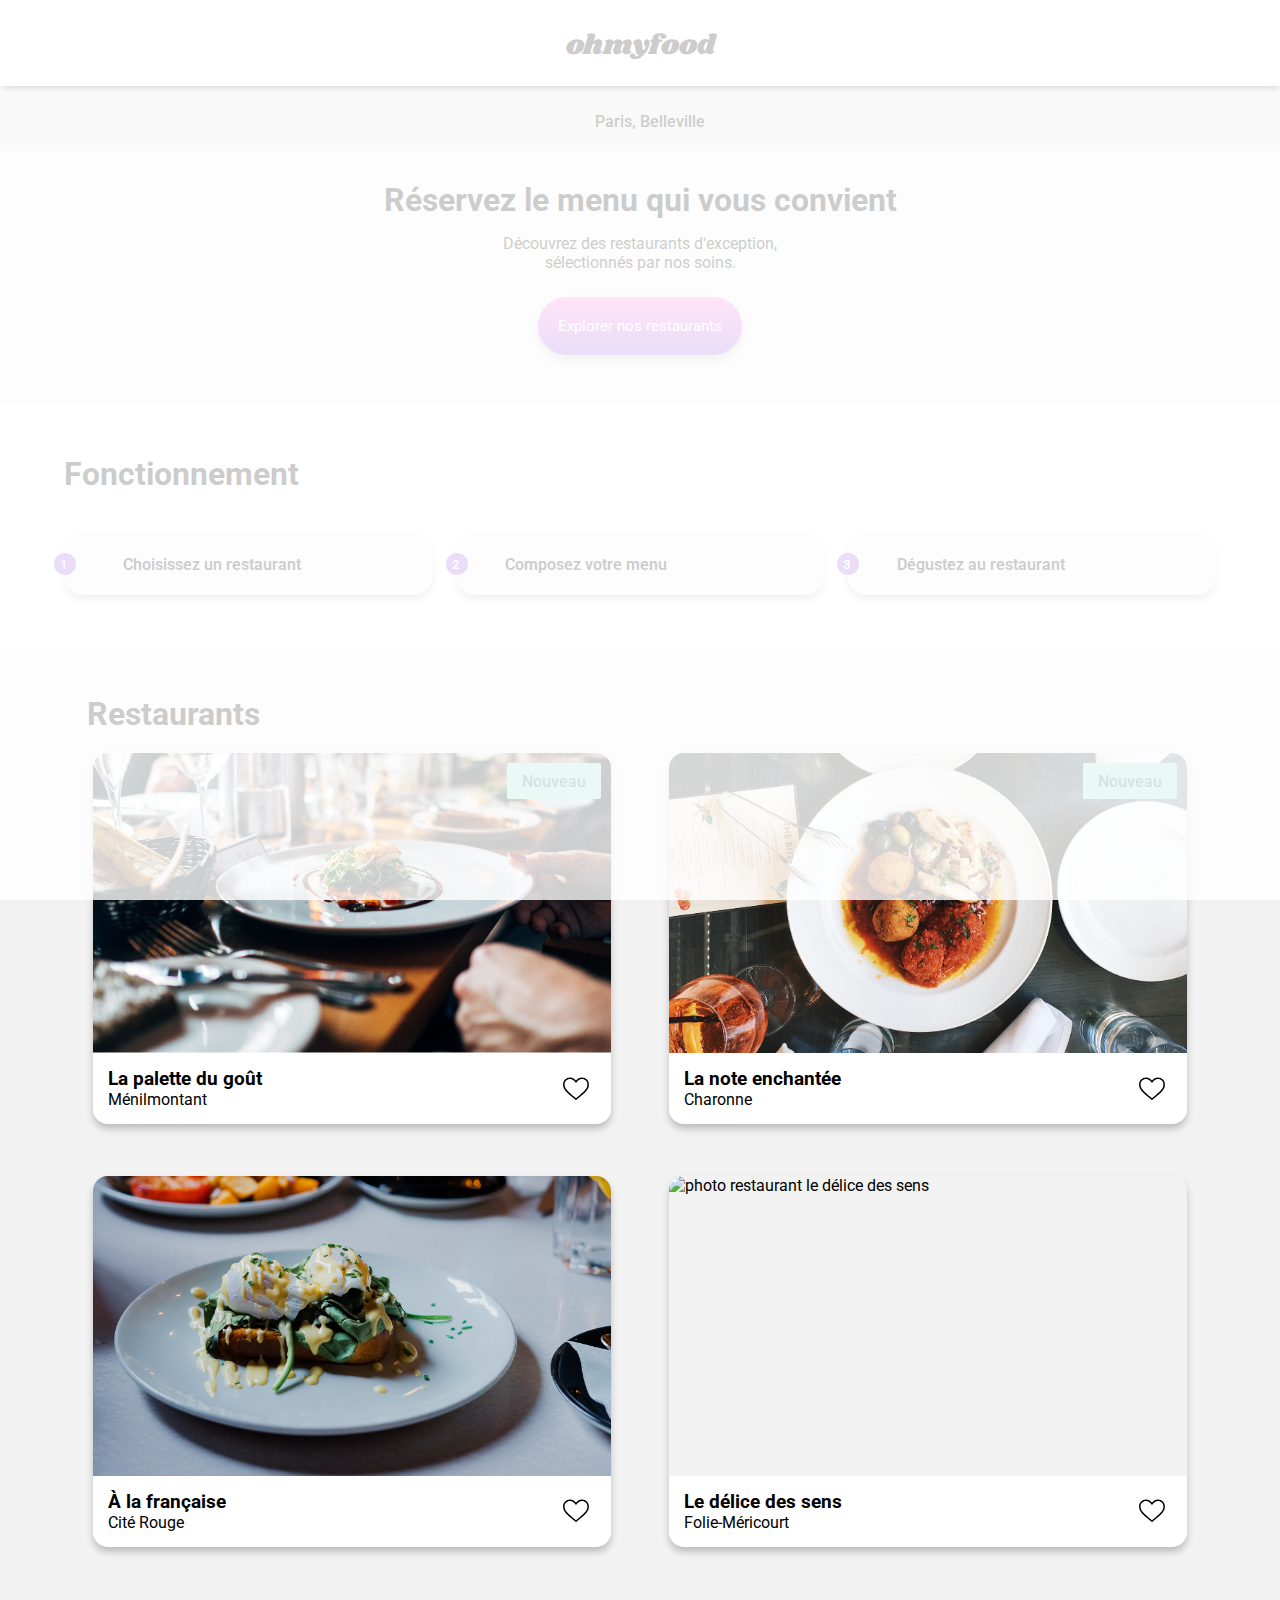
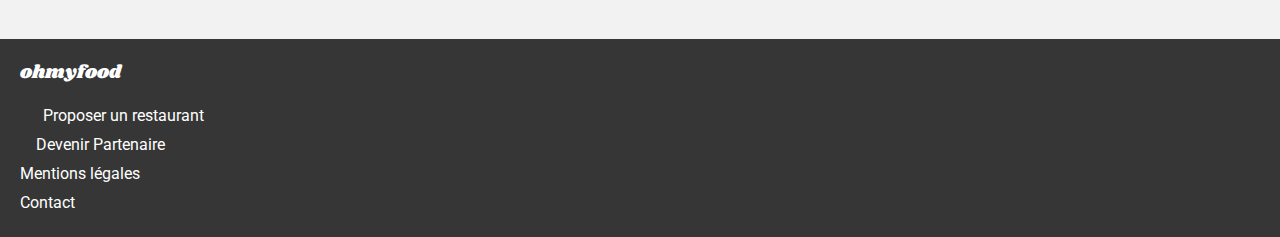
==== index.html @ 0e188d52 "réglage-conflit" ====
<!DOCTYPE html>
<html lang="fr">

<head>
  <meta charset="UTF-8">
  <meta http-equiv="X-UA-Compatible" content="IE=edge">
  <meta name="viewport" content="width=device-width, initial-scale=1.0">

  <title>Accueil</title>

  <script src="https://kit.fontawesome.com/7e29fe3311.js" crossorigin="anonymous"></script>
  <link rel="preconnect" href="https://fonts.googleapis.com">
  <link rel="preconnect" href="https://fonts.gstatic.com" crossorigin>
  <link
    href="https://fonts.googleapis.com/css2?family=Roboto:wght@100;300;400;500;700;900&family=Shrikhand&display=swap"
    rel="stylesheet">
  <link rel="stylesheet" href="style.css">

</head>

<body id="retour-accueil">
  <div class="loader">
    <i class="fas fa-cog fa-6x fa-spin"></i>
  </div>
  <div class="home-container">

    <header>
      <div class="frame-logo">
        <h1 class="title-head">ohmyfood</h1>
      </div>
    </header>

    <nav>

      <div class="container-location-reservation">

        <div class="bloc-location-icon-text grey-dark-back ">
          <div class="icon-location"><i class="fas fa-map-marker-alt"></i></div>
          <div class="text-location">Paris, Belleville</div>
        </div>

        <div class="bloc-reservation-place grey-back">
          <h1 class="reservation-menu-title">Réservez le menu qui vous convient</h1>
          <div class="reservation-restaurant-text">Découvrez des restaurants d'exception,<br>sélectionnés par nos soins.
          </div>

          <div class="button-explore-restaurants degraded">
            Explorer nos restaurants
          </div>
        </div>

      </div>

      <!-- ########################################## Fonctionnement ########################################## -->

      <div class="container-fonction ">

        <h1 class="title-fonction">Fonctionnement</h1>

        <div class="fonction-grid-tab-desk">
          <div class="bloc-bubble-fonction">
            <div class="circle-number">
              <div class="number1">1</div>
            </div>
            <i class="fas fa-mobile-alt fa-lg icon-bubble-mob grey"></i>
            <p class="text-bubble-choice">Choisissez un restaurant</p>
          </div>

          <div class="bloc-bubble-fonction">
            <div class="circle-number">
              <div class="number2">2</div>
            </div>
            <i class="fas fa-ellipsis-v icon-bubble-point grey"></i><i class="fas fa-bars icon-bubble-line grey"></i>
            <p class="text-bubble-compose">Composez votre menu</p>
          </div>

          <div class="bloc-bubble-fonction">
            <div class="circle-number">
              <div class="number3">3</div>
            </div>
            <i class="fas fa-store icon-bubble-store grey"></i>
            <p class="text-bubble-degust">Dégustez au restaurant</p>
          </div>
        </div>

      </div>
      <!-- ########################################## Restaurants ########################################## -->

      <div class="container-select-restaurant grey-back">
        <h1 class="title-select-restaurant">Restaurants</h1>

        <div class="restaurants-grid-tab-desk">

          <a class="card-restaurant new-menu" href="page-2.html">
            <img class="img-rest1" src="./images/restaurants/img-la-palette-du-gout.jpg"
              alt="photo restaurant la palette du goût">

            <div class="card-details">
              <div class="text-restaurants">
                <h3 class="title-restaurant>">La palette du goût</h3>
                <p class="location-restaurant">Ménilmontant</p>
              </div>

              <div class="bloc-heart">

                <svg class="empty" width="38px" height="38px" xmlns="http://www.w3.org/2000/svg" viewBox="0 0 50 50"
                  enable-background="new 0 0 50 50">
                  <path xmlns="http://www.w3.org/2000/svg"
                    d="M25 39.7l-.6-.5C11.5 28.7 8 25 8 19c0-5 4-9 9-9 4.1 0 6.4 2.3 8 4.1 1.6-1.8 3.9-4.1 8-4.1 5 0 9 4 9 9 0 6-3.5 9.7-16.4 20.2l-.6.5zM17 12c-3.9 0-7 3.1-7 7 0 5.1 3.2 8.5 15 18.1 11.8-9.6 15-13 15-18.1 0-3.9-3.1-7-7-7-3.5 0-5.4 2.1-6.9 3.8L25 17.1l-1.1-1.3C22.4 14.1 20.5 12 17 12z" />
                </svg>
                <!-- copier/coller le path dans svg-path-editor pour le transformer le coeur vide(empty) en coeur plein (full) -->
                <svg class="full" width="38px" height="38px" xmlns="http://www.w3.org/2000/svg" viewBox="0 0 50 50"
                  enable-background="new 0 0 50 50">
                  <path xmlns="http://www.w3.org/2000/svg"
                    d="M 25 39.7 l -0.6 -0.5 C 11.5 28.7 8 25 8 19 c 0 -5 4 -9 9 -9 c 4.1 0 6.4 2.3 8 4.1 c 1.6 -1.8 3.9 -4.1 8 -4.1 c 5 0 9 4 9 9 c 0 6 -3.5 9.7 -16.4 20.2 l -0.6 0.5 z z" />
                  <defs>
                    <!-- À chaque stop la couleur est à 100% de saturation et l'espace entre deux stops est le lieu où s'effectue la transition d'une couleur à la suivante. 
                    x1="0" x2="0" y1="0" y2="1" pour régler vertical ou horizontal.
                -->
                    <linearGradient>
                      <linearGradient id="MyGradient" x1="0" x2="0" y1="0" y2="1">
                        <stop offset="15%" stop-color="#9356dc" />
                        <stop offset="100%" stop-color="#ff79da" />
                      </linearGradient>
                  </defs>
                  <path fill="url(#MyGradient)" width="100%" height="100%"
                    d="M 25 39.7 l -0.6 -0.5 C 11.5 28.7 8 25 8 19 c 0 -5 4 -9 9 -9 c 4.1 0 6.4 2.3 8 4.1 c 1.6 -1.8 3.9 -4.1 8 -4.1 c 5 0 9 4 9 9 c 0 6 -3.5 9.7 -16.4 20.2 l -0.6 0.5 z z" />
                </svg>

              </div>
            </div>
          </a>

          <a class="card-restaurant new-menu" href="page-3.html">
            <img class="img-rest1 img-ajust-note-enchante" src="./images/restaurants/img-la-note-enchantee.jpg"
              alt="photo restaurant la note enchantée">
            <div class="card-details">
              <div class="text-restaurants">
                <h3 class="title-restaurant>">La note enchantée</h3>
                <p class="location-restaurant">Charonne</p>
              </div>

              <div class="bloc-heart">

                <svg class="empty" width="38px" height="38px" xmlns="http://www.w3.org/2000/svg" viewBox="0 0 50 50"
                  enable-background="new 0 0 50 50">
                  <path xmlns="http://www.w3.org/2000/svg"
                    d="M25 39.7l-.6-.5C11.5 28.7 8 25 8 19c0-5 4-9 9-9 4.1 0 6.4 2.3 8 4.1 1.6-1.8 3.9-4.1 8-4.1 5 0 9 4 9 9 0 6-3.5 9.7-16.4 20.2l-.6.5zM17 12c-3.9 0-7 3.1-7 7 0 5.1 3.2 8.5 15 18.1 11.8-9.6 15-13 15-18.1 0-3.9-3.1-7-7-7-3.5 0-5.4 2.1-6.9 3.8L25 17.1l-1.1-1.3C22.4 14.1 20.5 12 17 12z" />
                </svg>

                <svg class="full" width="38px" height="38px" xmlns="http://www.w3.org/2000/svg" viewBox="0 0 50 50"
                  enable-background="new 0 0 50 50">
                  <path xmlns="http://www.w3.org/2000/svg"
                    d="M 25 39.7 l -0.6 -0.5 C 11.5 28.7 8 25 8 19 c 0 -5 4 -9 9 -9 c 4.1 0 6.4 2.3 8 4.1 c 1.6 -1.8 3.9 -4.1 8 -4.1 c 5 0 9 4 9 9 c 0 6 -3.5 9.7 -16.4 20.2 l -0.6 0.5 z z" />
                  <defs>
                    <linearGradient id="MyGradient" x1="0" x2="0" y1="0" y2="1">
                      <stop offset="15%" stop-color="#9356dc" />
                      <stop offset="100%" stop-color="#ff79da" />
                    </linearGradient>
                  </defs>
                  <path fill="url(#MyGradient)" width="100%" height="100%"
                    d="M 25 39.7 l -0.6 -0.5 C 11.5 28.7 8 25 8 19 c 0 -5 4 -9 9 -9 c 4.1 0 6.4 2.3 8 4.1 c 1.6 -1.8 3.9 -4.1 8 -4.1 c 5 0 9 4 9 9 c 0 6 -3.5 9.7 -16.4 20.2 l -0.6 0.5 z z" />
                </svg>

              </div>
            </div>
          </a>


          <a class="card-restaurant" href="page-4.html">
            <img class="img-rest1" src="./images/restaurants/img-a-la-française.jpg"
              alt="photo restaurant À la française">
            <div class="card-details">
              <div class="text-restaurants">
                <h3 class="title-restaurant>">À la française</h3>
                <p class="location-restaurant">Cité Rouge</p>
              </div>

              <div class="bloc-heart">

                <svg class="empty" width="38px" height="38px" xmlns="http://www.w3.org/2000/svg" viewBox="0 0 50 50"
                  enable-background="new 0 0 50 50">
                  <path xmlns="http://www.w3.org/2000/svg"
                    d="M25 39.7l-.6-.5C11.5 28.7 8 25 8 19c0-5 4-9 9-9 4.1 0 6.4 2.3 8 4.1 1.6-1.8 3.9-4.1 8-4.1 5 0 9 4 9 9 0 6-3.5 9.7-16.4 20.2l-.6.5zM17 12c-3.9 0-7 3.1-7 7 0 5.1 3.2 8.5 15 18.1 11.8-9.6 15-13 15-18.1 0-3.9-3.1-7-7-7-3.5 0-5.4 2.1-6.9 3.8L25 17.1l-1.1-1.3C22.4 14.1 20.5 12 17 12z" />
                </svg>

                <svg class="full" width="38px" height="38px" xmlns="http://www.w3.org/2000/svg" viewBox="0 0 50 50"
                  enable-background="new 0 0 50 50">
                  <path xmlns="http://www.w3.org/2000/svg"
                    d="M 25 39.7 l -0.6 -0.5 C 11.5 28.7 8 25 8 19 c 0 -5 4 -9 9 -9 c 4.1 0 6.4 2.3 8 4.1 c 1.6 -1.8 3.9 -4.1 8 -4.1 c 5 0 9 4 9 9 c 0 6 -3.5 9.7 -16.4 20.2 l -0.6 0.5 z z" />
                  <defs>
                    <linearGradient id="MyGradient" x1="0" x2="0" y1="0" y2="1">
                      <stop offset="15%" stop-color="#9356dc" />
                      <stop offset="100%" stop-color="#ff79da" />
                    </linearGradient>
                  </defs>
                  <path fill="url(#MyGradient)" width="100%" height="100%"
                    d="M 25 39.7 l -0.6 -0.5 C 11.5 28.7 8 25 8 19 c 0 -5 4 -9 9 -9 c 4.1 0 6.4 2.3 8 4.1 c 1.6 -1.8 3.9 -4.1 8 -4.1 c 5 0 9 4 9 9 c 0 6 -3.5 9.7 -16.4 20.2 l -0.6 0.5 z z" />
                </svg>

              </div>
            </div>
          </a>

          <a class="card-restaurant" href="page-5.html">
            <img class="img-rest1" src="./images/restaurants/img-le-delice-des-sens.jpg"
              alt="photo restaurant le délice des sens">
            <div class="card-details">
              <div class="text-restaurants">
                <h3 class="title-restaurant>">Le délice des sens</h3>
                <p class="location-restaurant">Folie-Méricourt</p>
              </div>

              <div class="bloc-heart">

                <svg class="empty" width="38px" height="38px" xmlns="http://www.w3.org/2000/svg" viewBox="0 0 50 50"
                  enable-background="new 0 0 50 50">
                  <path xmlns="http://www.w3.org/2000/svg"
                    d="M25 39.7l-.6-.5C11.5 28.7 8 25 8 19c0-5 4-9 9-9 4.1 0 6.4 2.3 8 4.1 1.6-1.8 3.9-4.1 8-4.1 5 0 9 4 9 9 0 6-3.5 9.7-16.4 20.2l-.6.5zM17 12c-3.9 0-7 3.1-7 7 0 5.1 3.2 8.5 15 18.1 11.8-9.6 15-13 15-18.1 0-3.9-3.1-7-7-7-3.5 0-5.4 2.1-6.9 3.8L25 17.1l-1.1-1.3C22.4 14.1 20.5 12 17 12z" />
                </svg>

                <svg class="full" width="38px" height="38px" xmlns="http://www.w3.org/2000/svg" viewBox="0 0 50 50"
                  enable-background="new 0 0 50 50">
                  <path xmlns="http://www.w3.org/2000/svg"
                    d="M 25 39.7 l -0.6 -0.5 C 11.5 28.7 8 25 8 19 c 0 -5 4 -9 9 -9 c 4.1 0 6.4 2.3 8 4.1 c 1.6 -1.8 3.9 -4.1 8 -4.1 c 5 0 9 4 9 9 c 0 6 -3.5 9.7 -16.4 20.2 l -0.6 0.5 z z" />
                  <defs>
                    <linearGradient id="MyGradient" x1="0" x2="0" y1="0" y2="1">
                      <stop offset="15%" stop-color="#9356dc" />
                      <stop offset="100%" stop-color="#ff79da" />
                    </linearGradient>
                  </defs>
                  <path fill="url(#MyGradient)" width="100%" height="100%"
                    d="M 25 39.7 l -0.6 -0.5 C 11.5 28.7 8 25 8 19 c 0 -5 4 -9 9 -9 c 4.1 0 6.4 2.3 8 4.1 c 1.6 -1.8 3.9 -4.1 8 -4.1 c 5 0 9 4 9 9 c 0 6 -3.5 9.7 -16.4 20.2 l -0.6 0.5 z z" />
                </svg>

              </div>
            </div>
          </a>
        </div>
      </div>

    </nav>

    <!-- ########################################## Footer ########################################## -->
    <footer>

      <div class="container-footer">

        <h3 class="title-footer">ohmyfood</h3>

        <div class="bloc-text-footer">
          <div class="icon-text">
            <i class="fas fa-utensils"></i>
            <p class="text-foot1">Proposer un restaurant</p>
          </div>
          <div class="icon-text">
            <i class="fas fa-hands-helping"></i>
            <p class="text-foot2">Devenir Partenaire</p>
          </div>
          <p class="text-foot3">Mentions légales</p>
          <a class="text-foot4" href="mailto:adresse@serveur.com">Contact</a>
        </div>

      </div>

    </footer>
  </div>
</body>

</html>
---- style.css ----
* {
  margin: 0;
  padding: 0;
  box-sizing: border-box;
  font-family: "Roboto", Arial, sans-serif;
  scroll-behavior: smooth;
}

body {
  color: black;
}

/* -----------------color------------------- */

.purple {
  color: #9356dc;
}
.pink {
  color: #ff79da;
}

.blue-grey {
  color: #99e2d0;
}
.grey {
  color: grey;
}
.grey-back {
  background-color: #f2f2f2;
}

/* -------------------------home--------------------------- */

/* ################## loader-spinner #######################*/

.loader {
  position: fixed;
  display: grid;
  place-items: center;
  color: #9356dc;
  background-color: #ffffff;
  height: 100vh;
  inset: 0;
  z-index: 10;
  opacity: 0.8;
  animation: loader-spinner 0.5s;
  animation-fill-mode: forwards;
  animation-delay: 1.5s;
}
@keyframes loader-spinner {
  0% {
    transform: scale(1);
  }
  100% {
    transform: scale(0);
  }
}

/* ###################### loader-spinner ##################################*/

.home-container {
  display: flex;
  flex-direction: column;
}

.title-head {
  font-family: Shrikhand;
  font-size: 28px;
  font-weight: 100;
  justify-content: center;
  text-align: center;
  padding: 25px 0 20px 0;
  height: auto;
}

.frame-logo {
  margin-bottom: 6px;
  box-shadow: 0.5px 0.5px 10px black;
}

.bloc-location-icon-text {
  display: flex;
  padding: 20px 0 20px 0;
  height: auto;
  justify-content: center;
  align-items: center;
}

.grey-dark-back {
  background-color: rgb(226, 222, 222);
}

.text-location {
  padding-left: 20px;
  font-weight: 500;
}

.bloc-reservation-place {
  display: flex;
  flex-wrap: wrap;
  flex-direction: column;
  justify-content: center;
  align-items: center;
  padding-bottom: 50px;
  background-color: #f2f2f2;
}

.reservation-menu-title {
  padding-top: 30px;
  padding-left: 15%;
  padding-right: 15%;
  text-align: center;
}

.reservation-restaurant-text {
  flex-wrap: wrap;
  padding-top: 15px;
  padding-left: 10%;
  padding-right: 10%;
  padding-bottom: 25px;
  text-align: center;
}

.button-explore-restaurants {
  cursor: pointer;
  width: auto;
  background-color: #ff79da;
  text-align: center;
  font-size: 15px;
  color: white;
  padding: 20px;
  border-radius: 30px;
  box-shadow: 0px 5px 7px rgb(190, 190, 190);
}
.button-explore-restaurants:hover {
  box-shadow: 0px 5px 7px rgb(165, 165, 165);
  transition: all 0.5s ease-in-out;
}
.degraded {
  background: linear-gradient(#ff79da, #9356dc);
}
.degraded:hover {
  background: linear-gradient(#ffa2e5, #a477db);
  transition: all 0.5s ease-in-out;
}

/* --------------------------------------- fonctionnement ---------------------------------------------------- */

.container-fonction {
  padding-left: 5%;
  padding-right: 5%;
  margin-bottom: 40px;
}

.fonction-grid-tab-desk {
  display: grid;
  grid-template-columns: 32% 32% 32%;
  justify-content: space-between;
}

.title-fonction {
  padding-top: 50px;
  padding-bottom: 40px;
}

.bloc-bubble-fonction {
  display: flex;
  flex-direction: row;
  background-color: rgb(242, 242, 242);
  margin-bottom: 20px;
  padding: 20px;
  border-radius: 20px;
  box-shadow: 0px 5px 7px rgb(190, 190, 190);
  cursor: pointer;
}

.bloc-bubble-fonction:hover {
  transition: all 0.5s ease-in-out;
  background-color: rgba(254, 219, 251, 0.829);
  margin-bottom: 20px;
  padding: 20px;
  border-radius: 20px;
  box-shadow: 0px 5px 7px rgb(190, 190, 190);
  cursor: pointer;
}

.bloc-bubble-fonction:hover .icon-bubble-mob {
  color: #9356dc;
}
.bloc-bubble-fonction:hover .icon-bubble-point {
  color: #9356dc;
}
.bloc-bubble-fonction:hover .icon-bubble-line {
  color: #9356dc;
}
.bloc-bubble-fonction:hover .icon-bubble-store {
  color: #9356dc;
}

.circle-number {
  width: 22px;
  height: 22px;
  background-color: #9356dc;
  border-radius: 50%;
  margin-left: -30px;
}

.number1 {
  color: white;
  font-size: small;
  font-weight: 500;
  transform: translate(6px, 4px);
}

.number2 {
  color: white;
  font-size: small;
  font-weight: 500;
  transform: translate(6px, 4px);
}

.number3 {
  color: white;
  font-size: small;
  font-weight: 500;
  transform: translate(6px, 4px);
}

.icon-bubble-mob {
  padding-left: 10px;
  transform: translate(12px, 2px);
}

.icon-bubble-point {
  padding-left: 10px;
  justify-content: center;
  transform: translate(6px, 2px);
}

.icon-bubble-line {
  padding-left: 2px;
  transform: translate(6px, 2px);
}

.icon-bubble-store {
  padding-left: 10px;
  transform: translate(6px, 2px);
}

.text-bubble-choice {
  transform: translate(0, 2px);
  padding-left: 37px;
  font-weight: 600;
}
.text-bubble-compose {
  transform: translate(0, 2px);
  padding-left: 25px;
  font-weight: 600;
}
.text-bubble-degust {
  transform: translate(0, 2px);
  padding-left: 28px;
  font-weight: 600;
}
/* ---------------------restaurants------------------------- */

.title-select-restaurant {
  padding-bottom: 20px;
  padding-left: 2%;
}

.container-select-restaurant {
  padding-left: 5%;
  padding-right: 5%;
  padding-top: 40px;
  padding-bottom: 40px;
}

.restaurants-grid-tab-desk {
  display: grid;
  grid-template-columns: 45% 45%;
  justify-content: space-around;
}

.card-restaurant {
  display: flex;
  flex-direction: column;
  text-decoration: none;
  color: black;
  margin-bottom: 10%;
  border-radius: 15px;
  box-shadow: 0px 5px 7px rgb(190, 190, 190);
}
/* ----------------------------- étiquette nouveau ------------------------------------------- */
.new-menu {
  position: relative;
}

.new-menu::before {
  content: "Nouveau";
  position: absolute;
  height: 20px;
  width: auto;
  background-color: #99e2d0;
  color: #257561;
  display: grid;
  place-items: center;
  padding: 8px 15px;
  border-radius: 2px;
  top: 10px;
  right: 10px;
  font-weight: 500;
}
/* ----------------------------- étiquette nouveau fin------------------------------------------- */

.img-rest1 {
  height: 300px;
  width: 100%;
  object-fit: cover;
  background-position: bottom;
  border-radius: 15px 15px 0 0;
}

.card-details {
  display: flex;
  flex-direction: row;
  justify-content: space-between;
  background-color: white;
  border-radius: 0 0 15px 15px;
  padding: 15px 15px 15px 15px;
}

/* --------------------------------- animation remplissage coeur ---------------------------------- */
.bloc-heart {
  width: 40px;
  display: flex;
  justify-content: center;
  align-items: center;
  position: relative;
}

.bloc-heart:hover .full {
  position: absolute;
  font-size: 22px;
  transition: all 400ms ease-in-out;
  opacity: 1;
  animation: remplissage 0.5s;
}

@keyframes remplissage {
  0% {
    transform: scale(0);
  }
  100% {
    transform: scale(1);
  }
}

.bloc-heart:hover .empty {
  position: absolute;
  font-size: 22px;
  opacity: 0;
  transition: all 400ms ease-in-out;
}

.empty {
  position: absolute;
  font-size: 22px;
  opacity: 1;
}

.full {
  position: absolute;
  opacity: 0;
}

/* --------------------------------- animation remplissage coeur fin ---------------------------------- */

/* ----------------------------footer---------------- */
.container-footer {
  background-color: #363636;
  color: white;
  padding-left: 20px;
  padding-top: 20px;
  padding-bottom: 25px;
}
.title-footer {
  font-family: Shrikhand, Arial, sans-serif;
  padding-bottom: 20px;
  font-weight: 100;
}

.icon-text {
  display: flex;
  align-items: center;
  padding-bottom: 10px;
}

.text-foot1 {
  padding-left: 23px;
}
.text-foot2 {
  padding-left: 16px;
}

.text-foot3 {
  padding-bottom: 10px;
}
.text-foot4 {
  padding-bottom: 10px;
  text-decoration: none;
  color: white;
}

@media (max-width: 768px) {
  .container-select-restaurant {
    padding-left: 3%;
    padding-right: 3%;
  }

  .img-rest1 {
    height: 225px;
  }

  .fonction-grid-tab-desk {
    display: block;
  }

  .restaurants-grid-tab-desk {
    display: block;
  }

  .card-restaurant {
    margin-bottom: 20px;
  }

  .title-select-restaurant {
    padding-left: 0%;
  }

  .container-footer {
    padding-left: 3%;
  }
}
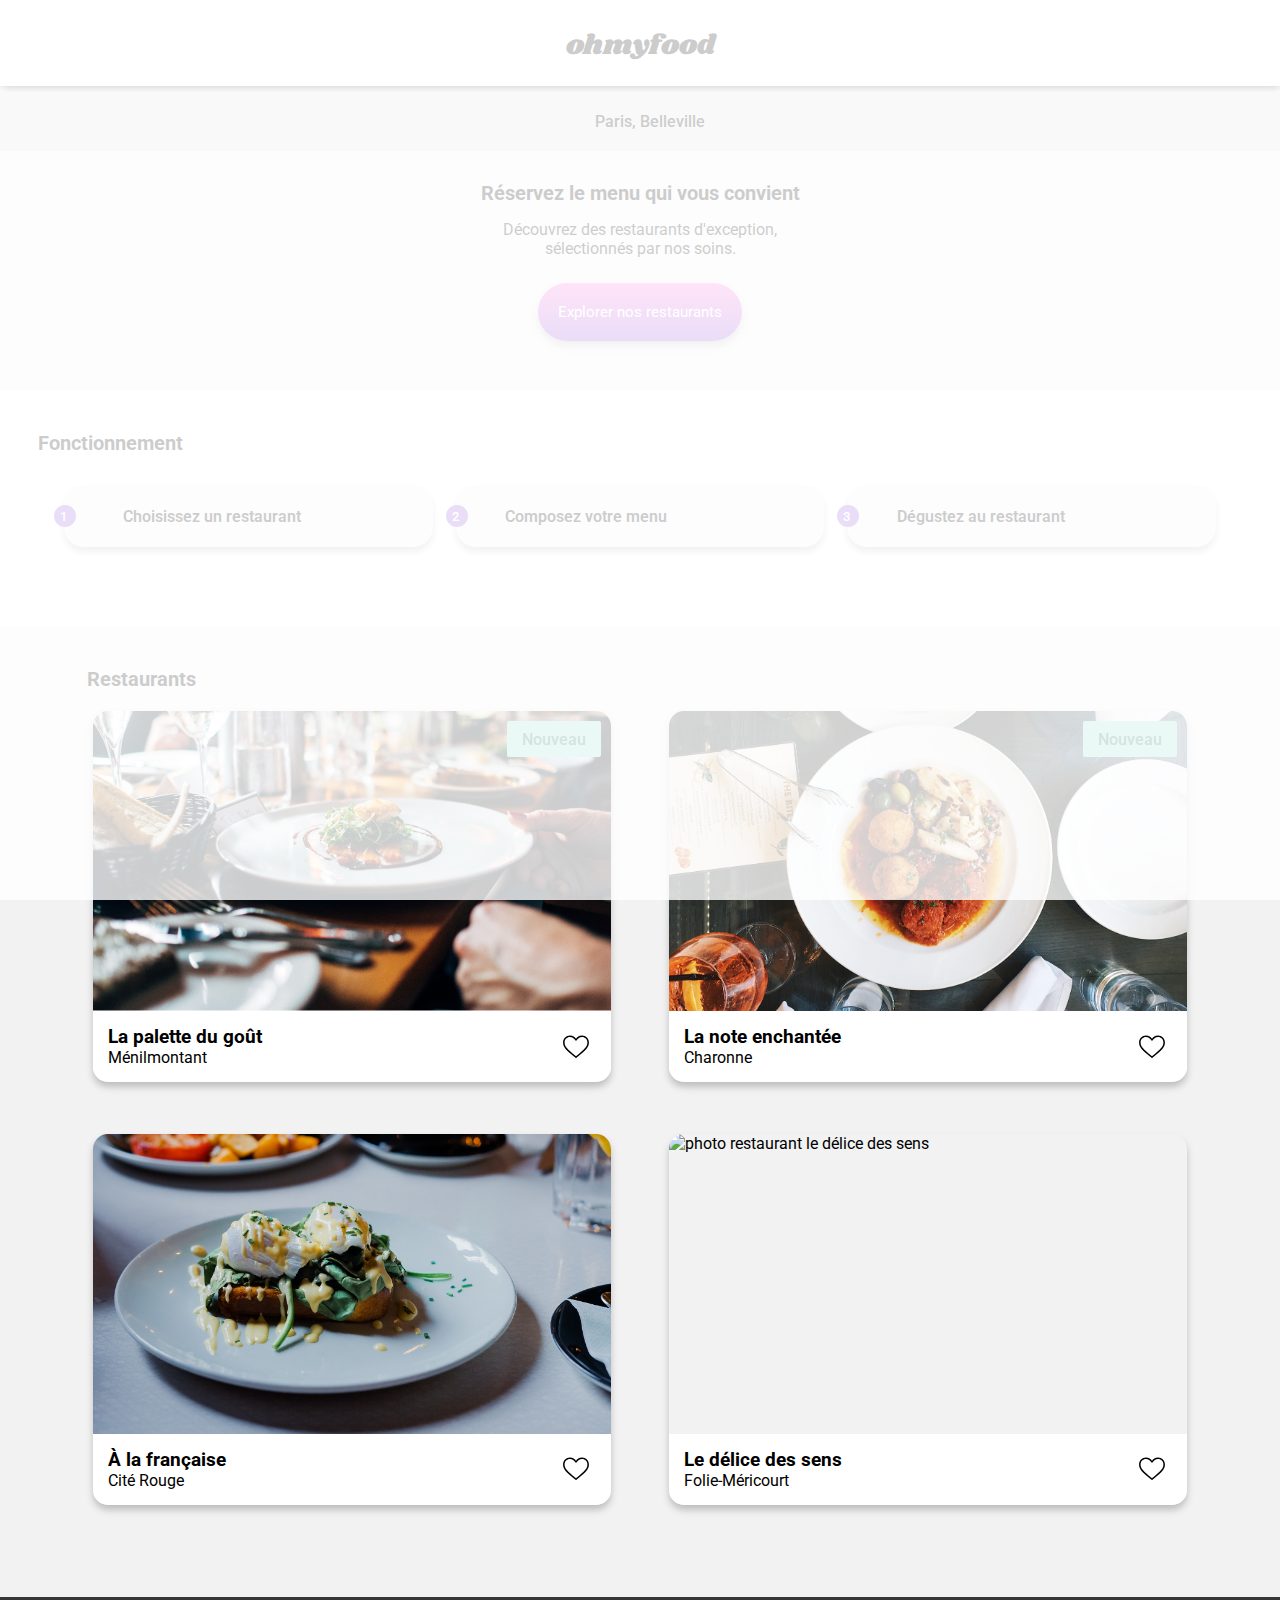
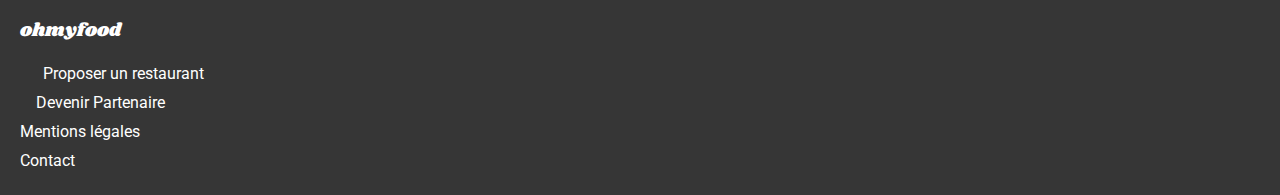
==== commit e7a1245e: "rectif-W3C" ====
--- a/index.html
+++ b/index.html
@@ -40,7 +40,7 @@
         </div>
 
         <div class="bloc-reservation-place grey-back">
-          <h1 class="reservation-menu-title">Réservez le menu qui vous convient</h1>
+          <div class="reservation-menu-title">Réservez le menu qui vous convient</div>
           <div class="reservation-restaurant-text">Découvrez des restaurants d'exception,<br>sélectionnés par nos soins.
           </div>
 
@@ -53,9 +53,10 @@
 
       <!-- ########################################## Fonctionnement ########################################## -->
 
+
+      <div class="title-fonction">Fonctionnement</div>
+
       <div class="container-fonction ">
-
-        <h1 class="title-fonction">Fonctionnement</h1>
 
         <div class="fonction-grid-tab-desk">
           <div class="bloc-bubble-fonction">
@@ -87,7 +88,7 @@
       <!-- ########################################## Restaurants ########################################## -->
 
       <div class="container-select-restaurant grey-back">
-        <h1 class="title-select-restaurant">Restaurants</h1>
+        <div class="title-select-restaurant">Restaurants</div>
 
         <div class="restaurants-grid-tab-desk">
 
@@ -113,17 +114,17 @@
                   enable-background="new 0 0 50 50">
                   <path xmlns="http://www.w3.org/2000/svg"
                     d="M 25 39.7 l -0.6 -0.5 C 11.5 28.7 8 25 8 19 c 0 -5 4 -9 9 -9 c 4.1 0 6.4 2.3 8 4.1 c 1.6 -1.8 3.9 -4.1 8 -4.1 c 5 0 9 4 9 9 c 0 6 -3.5 9.7 -16.4 20.2 l -0.6 0.5 z z" />
-                  <defs>
-                    <!-- À chaque stop la couleur est à 100% de saturation et l'espace entre deux stops est le lieu où s'effectue la transition d'une couleur à la suivante. 
+
+                  <!-- À chaque stop la couleur est à 100% de saturation et l'espace entre deux stops est le lieu où s'effectue la transition d'une couleur à la suivante. 
                     x1="0" x2="0" y1="0" y2="1" pour régler vertical ou horizontal.
                 -->
-                    <linearGradient>
-                      <linearGradient id="MyGradient" x1="0" x2="0" y1="0" y2="1">
+                  <defs>
+                      <linearGradient id="MyGradient1" x1="0" x2="0" y1="0" y2="1">
                         <stop offset="15%" stop-color="#9356dc" />
                         <stop offset="100%" stop-color="#ff79da" />
                       </linearGradient>
                   </defs>
-                  <path fill="url(#MyGradient)" width="100%" height="100%"
+                  <path fill="url(#MyGradient)"
                     d="M 25 39.7 l -0.6 -0.5 C 11.5 28.7 8 25 8 19 c 0 -5 4 -9 9 -9 c 4.1 0 6.4 2.3 8 4.1 c 1.6 -1.8 3.9 -4.1 8 -4.1 c 5 0 9 4 9 9 c 0 6 -3.5 9.7 -16.4 20.2 l -0.6 0.5 z z" />
                 </svg>
 
@@ -153,12 +154,12 @@
                   <path xmlns="http://www.w3.org/2000/svg"
                     d="M 25 39.7 l -0.6 -0.5 C 11.5 28.7 8 25 8 19 c 0 -5 4 -9 9 -9 c 4.1 0 6.4 2.3 8 4.1 c 1.6 -1.8 3.9 -4.1 8 -4.1 c 5 0 9 4 9 9 c 0 6 -3.5 9.7 -16.4 20.2 l -0.6 0.5 z z" />
                   <defs>
-                    <linearGradient id="MyGradient" x1="0" x2="0" y1="0" y2="1">
+                    <linearGradient id="MyGradient2" x1="0" x2="0" y1="0" y2="1">
                       <stop offset="15%" stop-color="#9356dc" />
                       <stop offset="100%" stop-color="#ff79da" />
                     </linearGradient>
                   </defs>
-                  <path fill="url(#MyGradient)" width="100%" height="100%"
+                  <path fill="url(#MyGradient)"
                     d="M 25 39.7 l -0.6 -0.5 C 11.5 28.7 8 25 8 19 c 0 -5 4 -9 9 -9 c 4.1 0 6.4 2.3 8 4.1 c 1.6 -1.8 3.9 -4.1 8 -4.1 c 5 0 9 4 9 9 c 0 6 -3.5 9.7 -16.4 20.2 l -0.6 0.5 z z" />
                 </svg>
 
@@ -189,12 +190,12 @@
                   <path xmlns="http://www.w3.org/2000/svg"
                     d="M 25 39.7 l -0.6 -0.5 C 11.5 28.7 8 25 8 19 c 0 -5 4 -9 9 -9 c 4.1 0 6.4 2.3 8 4.1 c 1.6 -1.8 3.9 -4.1 8 -4.1 c 5 0 9 4 9 9 c 0 6 -3.5 9.7 -16.4 20.2 l -0.6 0.5 z z" />
                   <defs>
-                    <linearGradient id="MyGradient" x1="0" x2="0" y1="0" y2="1">
+                    <linearGradient id="MyGradient3" x1="0" x2="0" y1="0" y2="1">
                       <stop offset="15%" stop-color="#9356dc" />
                       <stop offset="100%" stop-color="#ff79da" />
                     </linearGradient>
                   </defs>
-                  <path fill="url(#MyGradient)" width="100%" height="100%"
+                  <path fill="url(#MyGradient)"
                     d="M 25 39.7 l -0.6 -0.5 C 11.5 28.7 8 25 8 19 c 0 -5 4 -9 9 -9 c 4.1 0 6.4 2.3 8 4.1 c 1.6 -1.8 3.9 -4.1 8 -4.1 c 5 0 9 4 9 9 c 0 6 -3.5 9.7 -16.4 20.2 l -0.6 0.5 z z" />
                 </svg>
 
@@ -224,12 +225,12 @@
                   <path xmlns="http://www.w3.org/2000/svg"
                     d="M 25 39.7 l -0.6 -0.5 C 11.5 28.7 8 25 8 19 c 0 -5 4 -9 9 -9 c 4.1 0 6.4 2.3 8 4.1 c 1.6 -1.8 3.9 -4.1 8 -4.1 c 5 0 9 4 9 9 c 0 6 -3.5 9.7 -16.4 20.2 l -0.6 0.5 z z" />
                   <defs>
-                    <linearGradient id="MyGradient" x1="0" x2="0" y1="0" y2="1">
+                    <linearGradient id="MyGradient4" x1="0" x2="0" y1="0" y2="1">
                       <stop offset="15%" stop-color="#9356dc" />
                       <stop offset="100%" stop-color="#ff79da" />
                     </linearGradient>
                   </defs>
-                  <path fill="url(#MyGradient)" width="100%" height="100%"
+                  <path fill="url(#MyGradient)"
                     d="M 25 39.7 l -0.6 -0.5 C 11.5 28.7 8 25 8 19 c 0 -5 4 -9 9 -9 c 4.1 0 6.4 2.3 8 4.1 c 1.6 -1.8 3.9 -4.1 8 -4.1 c 5 0 9 4 9 9 c 0 6 -3.5 9.7 -16.4 20.2 l -0.6 0.5 z z" />
                 </svg>
 
--- a/style.css
+++ b/style.css
@@ -106,6 +106,8 @@
 }
 
 .reservation-menu-title {
+  font-size: 20px;
+  font-weight: 700;
   padding-top: 30px;
   padding-left: 15%;
   padding-right: 15%;
@@ -113,6 +115,7 @@
 }
 
 .reservation-restaurant-text {
+  font-size: 16px;
   flex-wrap: wrap;
   padding-top: 15px;
   padding-left: 10%;
@@ -149,7 +152,7 @@
 .container-fonction {
   padding-left: 5%;
   padding-right: 5%;
-  margin-bottom: 40px;
+  margin-bottom: 60px;
 }
 
 .fonction-grid-tab-desk {
@@ -159,8 +162,12 @@
 }
 
 .title-fonction {
-  padding-top: 50px;
-  padding-bottom: 40px;
+  font-size: 20px;
+  font-weight: 700;
+  padding-left: 3% ;
+  padding-right:3% ;
+  padding-top: 40px;
+  padding-bottom: 30px;
 }
 
 .bloc-bubble-fonction {
@@ -176,7 +183,7 @@
 
 .bloc-bubble-fonction:hover {
   transition: all 0.5s ease-in-out;
-  background-color: rgba(254, 219, 251, 0.829);
+  background-color:  #faf0ff;
   margin-bottom: 20px;
   padding: 20px;
   border-radius: 20px;
@@ -265,6 +272,8 @@
 /* ---------------------restaurants------------------------- */
 
 .title-select-restaurant {
+  font-size: 20px;
+  font-weight: 700;
   padding-bottom: 20px;
   padding-left: 2%;
 }
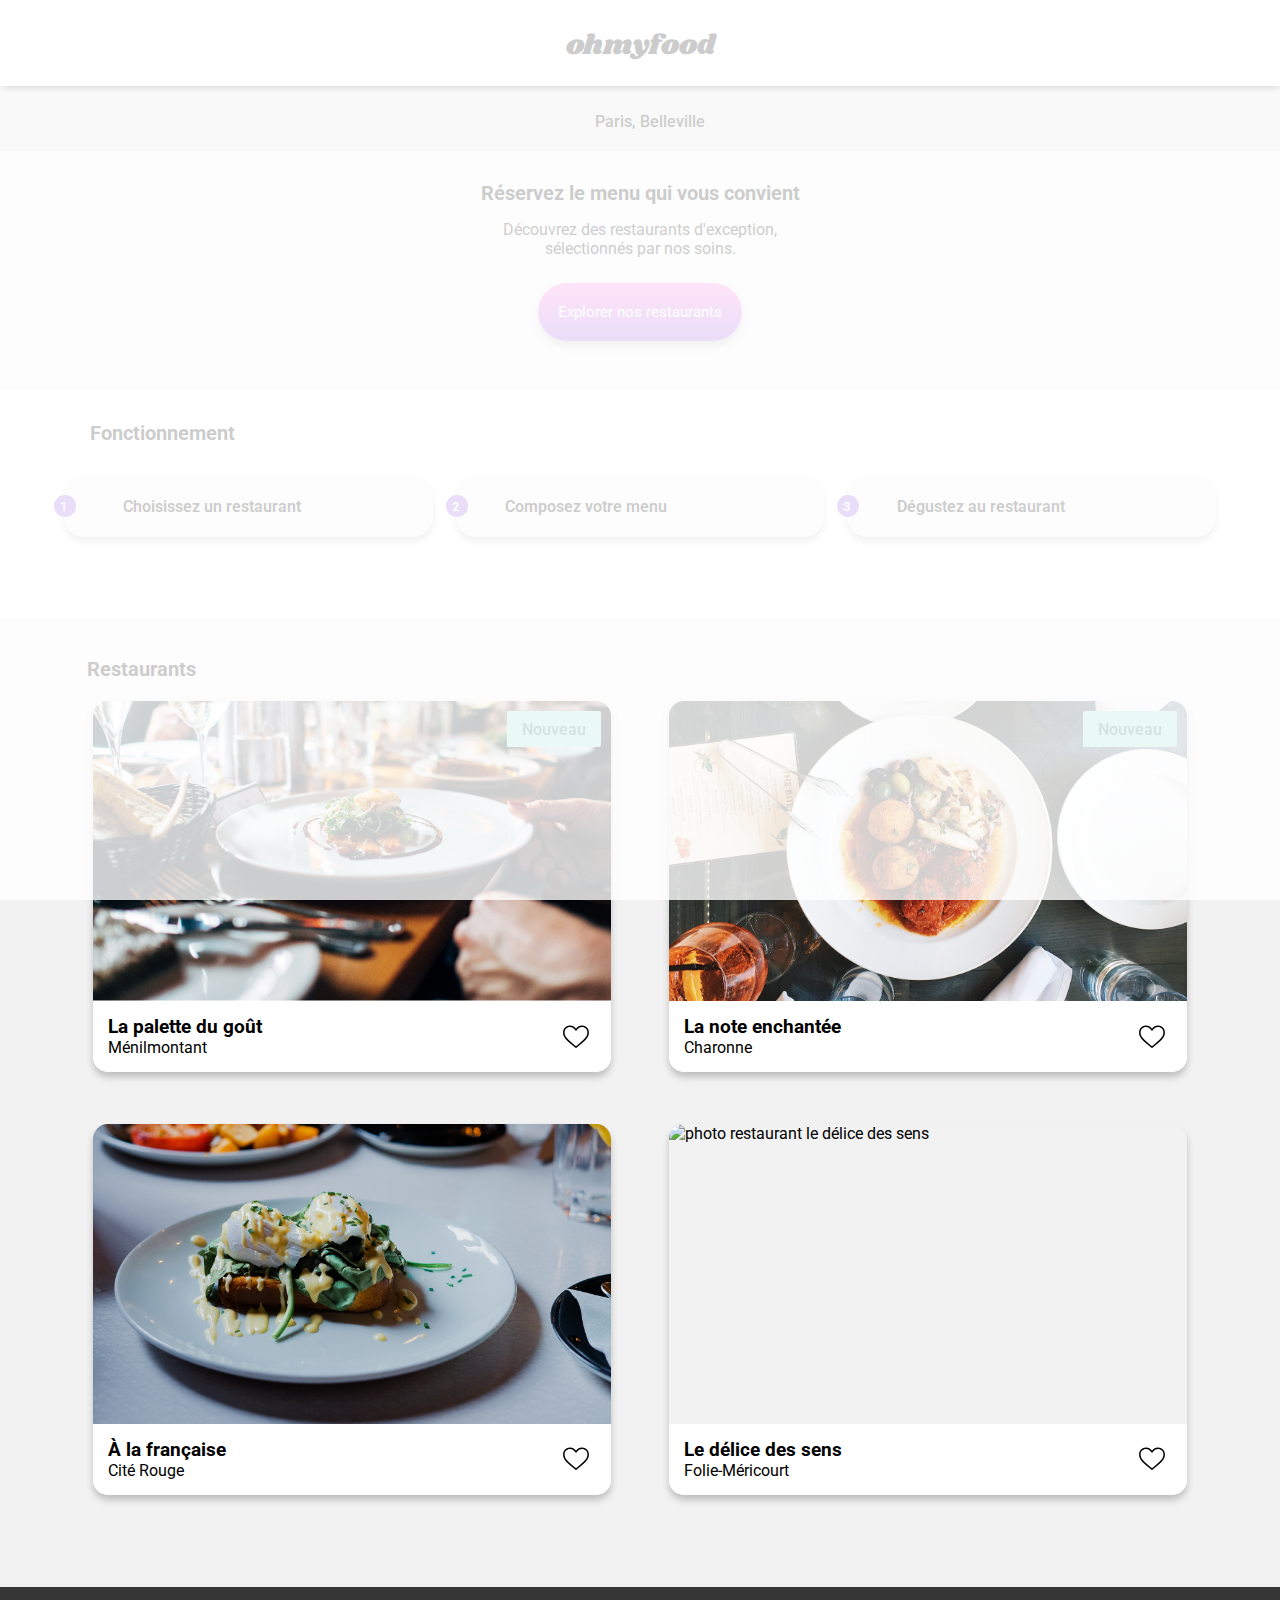
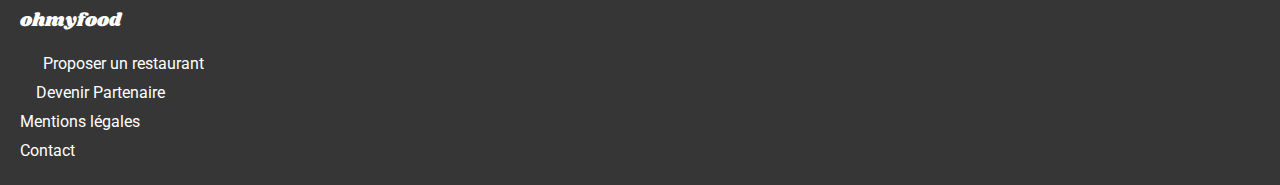
==== commit 5e06ce6c: "rectif-id-MyGradient" ====
--- a/index.html
+++ b/index.html
@@ -124,7 +124,7 @@
                         <stop offset="100%" stop-color="#ff79da" />
                       </linearGradient>
                   </defs>
-                  <path fill="url(#MyGradient)"
+                  <path fill="url(#MyGradient1)"
                     d="M 25 39.7 l -0.6 -0.5 C 11.5 28.7 8 25 8 19 c 0 -5 4 -9 9 -9 c 4.1 0 6.4 2.3 8 4.1 c 1.6 -1.8 3.9 -4.1 8 -4.1 c 5 0 9 4 9 9 c 0 6 -3.5 9.7 -16.4 20.2 l -0.6 0.5 z z" />
                 </svg>
 
@@ -159,7 +159,7 @@
                       <stop offset="100%" stop-color="#ff79da" />
                     </linearGradient>
                   </defs>
-                  <path fill="url(#MyGradient)"
+                  <path fill="url(#MyGradient2)"
                     d="M 25 39.7 l -0.6 -0.5 C 11.5 28.7 8 25 8 19 c 0 -5 4 -9 9 -9 c 4.1 0 6.4 2.3 8 4.1 c 1.6 -1.8 3.9 -4.1 8 -4.1 c 5 0 9 4 9 9 c 0 6 -3.5 9.7 -16.4 20.2 l -0.6 0.5 z z" />
                 </svg>
 
@@ -195,7 +195,7 @@
                       <stop offset="100%" stop-color="#ff79da" />
                     </linearGradient>
                   </defs>
-                  <path fill="url(#MyGradient)"
+                  <path fill="url(#MyGradient3)"
                     d="M 25 39.7 l -0.6 -0.5 C 11.5 28.7 8 25 8 19 c 0 -5 4 -9 9 -9 c 4.1 0 6.4 2.3 8 4.1 c 1.6 -1.8 3.9 -4.1 8 -4.1 c 5 0 9 4 9 9 c 0 6 -3.5 9.7 -16.4 20.2 l -0.6 0.5 z z" />
                 </svg>
 
@@ -230,7 +230,7 @@
                       <stop offset="100%" stop-color="#ff79da" />
                     </linearGradient>
                   </defs>
-                  <path fill="url(#MyGradient)"
+                  <path fill="url(#MyGradient4)"
                     d="M 25 39.7 l -0.6 -0.5 C 11.5 28.7 8 25 8 19 c 0 -5 4 -9 9 -9 c 4.1 0 6.4 2.3 8 4.1 c 1.6 -1.8 3.9 -4.1 8 -4.1 c 5 0 9 4 9 9 c 0 6 -3.5 9.7 -16.4 20.2 l -0.6 0.5 z z" />
                 </svg>
 
--- a/style.css
+++ b/style.css
@@ -164,9 +164,8 @@
 .title-fonction {
   font-size: 20px;
   font-weight: 700;
-  padding-left: 3% ;
-  padding-right:3% ;
-  padding-top: 40px;
+  padding-left: 7% ;
+  padding-top: 30px;
   padding-bottom: 30px;
 }
 
@@ -422,6 +421,11 @@
 }
 
 @media (max-width: 768px) {
+
+
+  .title-fonction {
+    padding-left: 3% ;
+  }
   .container-select-restaurant {
     padding-left: 3%;
     padding-right: 3%;
